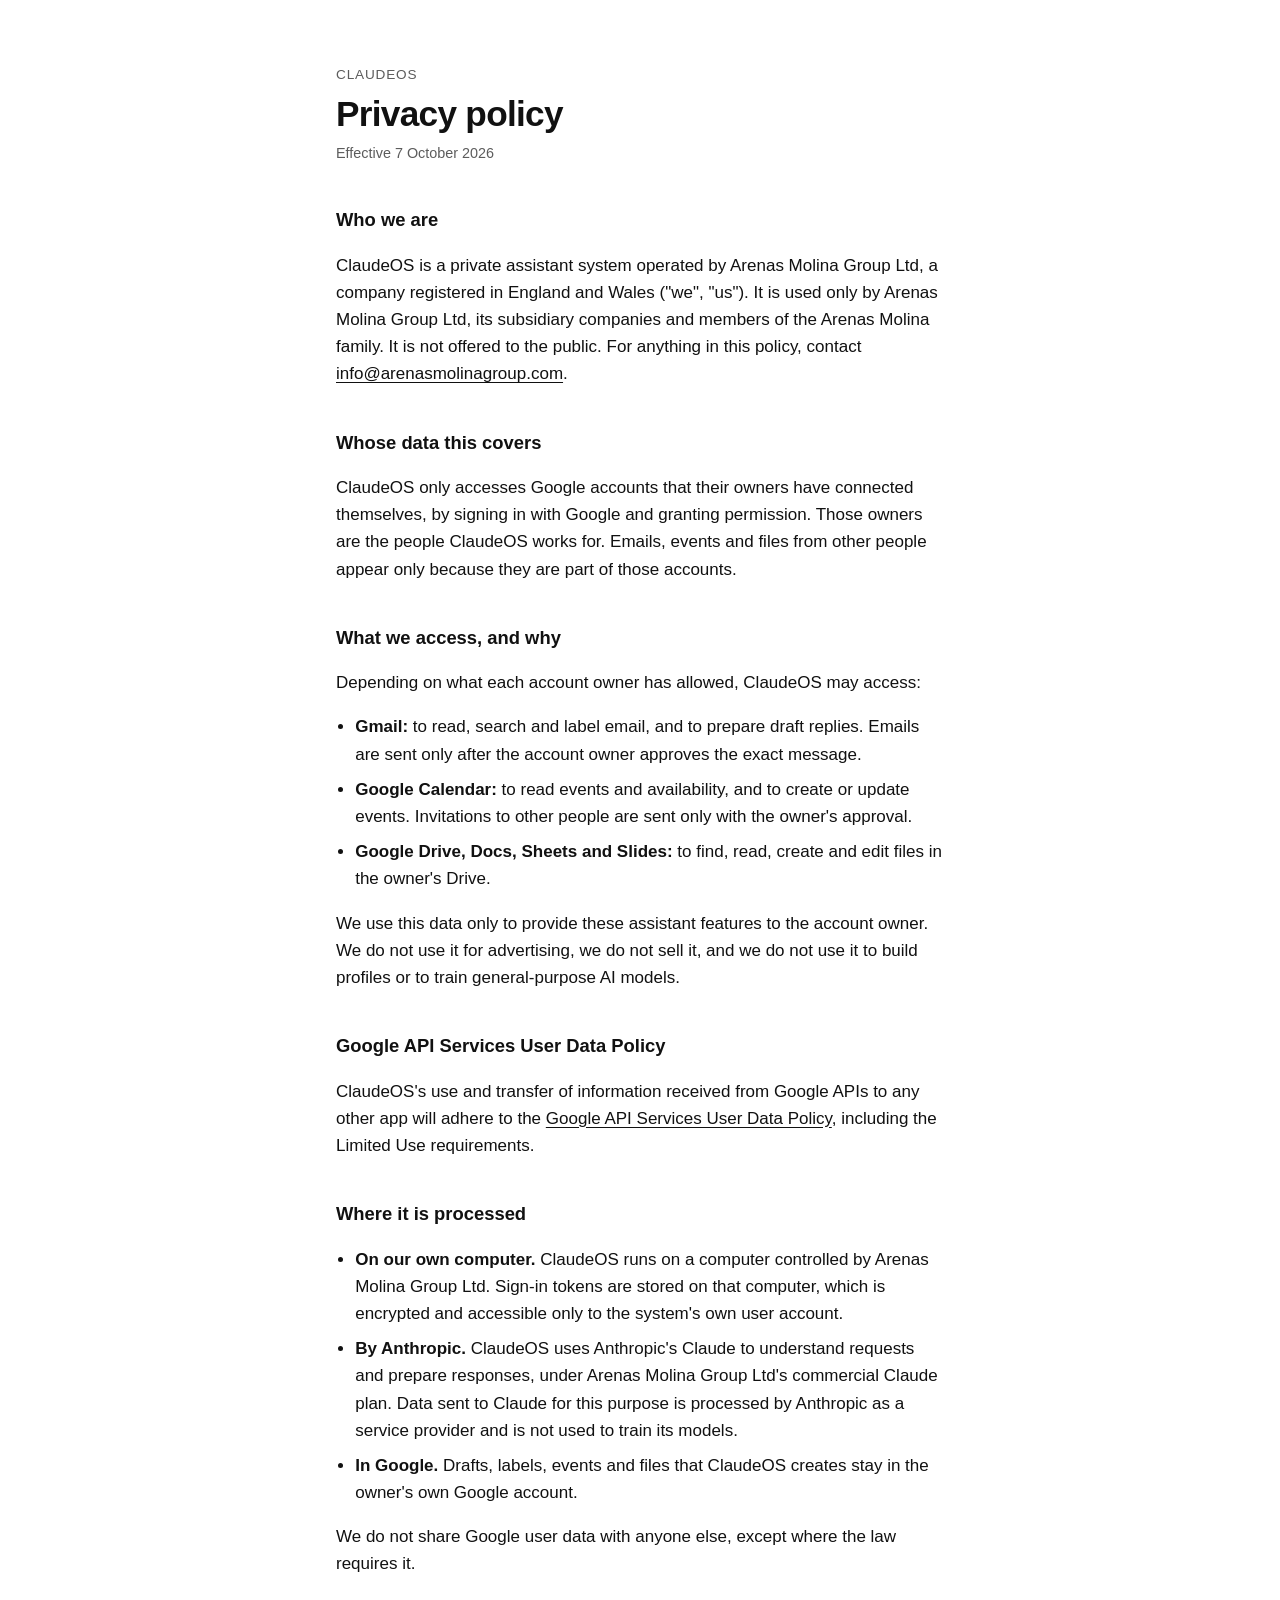
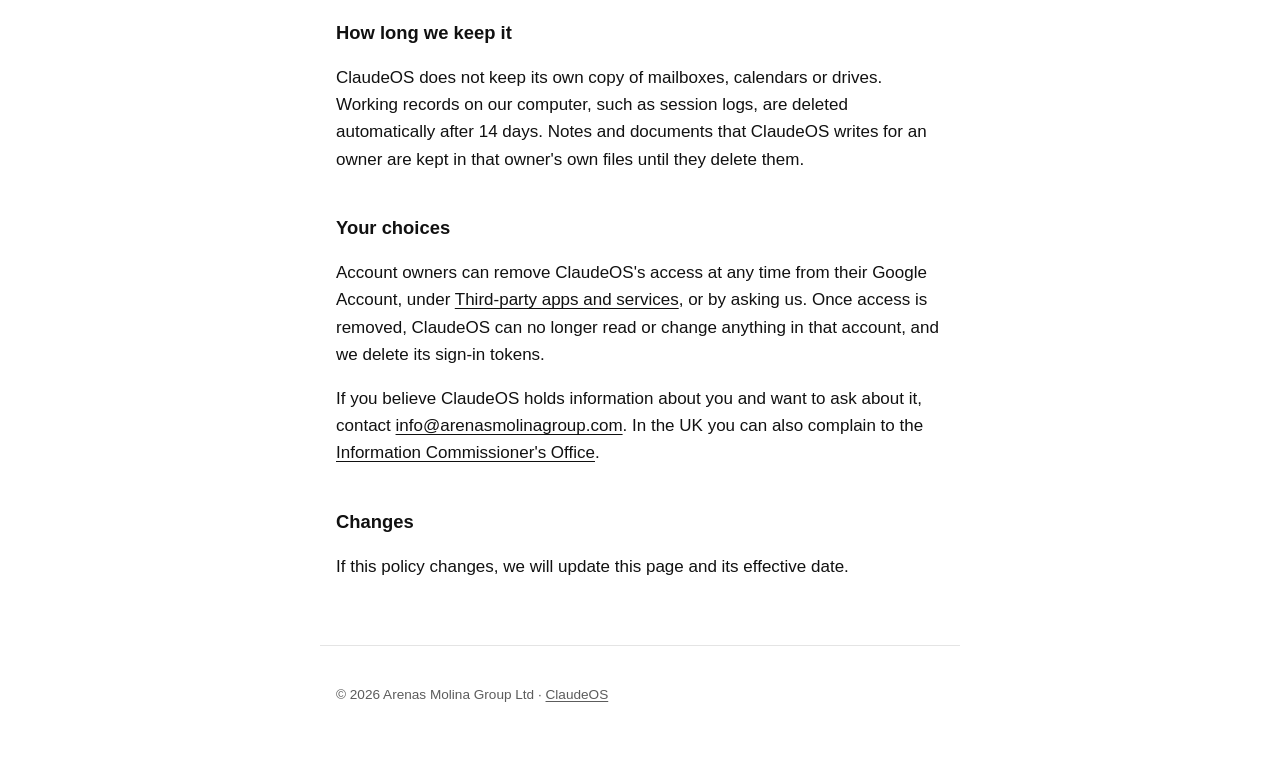
==== privacy.html @ 5ef47172 "Add ClaudeOS homepage and privacy policy Static pages for the Google OAuth branding of the claudeos-" ====
<!doctype html>
<html lang="en-GB">
<head>
  <meta charset="utf-8">
  <meta name="viewport" content="width=device-width, initial-scale=1">
  <title>Privacy policy · ClaudeOS</title>
  <meta name="description" content="How ClaudeOS, the private assistant system of Arenas Molina Group Ltd, handles data from Google accounts.">
  <link rel="stylesheet" href="style.css">
</head>
<body>
  <main>
    <p class="eyebrow"><a href="./">ClaudeOS</a></p>
    <h1>Privacy policy</h1>
    <p class="meta">Effective 7 October 2026</p>

    <h2>Who we are</h2>
    <p>ClaudeOS is a private assistant system operated by Arenas Molina Group Ltd, a company
    registered in England and Wales ("we", "us"). It is used only by Arenas Molina Group Ltd, its
    subsidiary companies and members of the Arenas Molina family. It is not offered to the public.
    For anything in this policy, contact
    <a href="mailto:info@arenasmolinagroup.com">info@arenasmolinagroup.com</a>.</p>

    <h2>Whose data this covers</h2>
    <p>ClaudeOS only accesses Google accounts that their owners have connected themselves, by
    signing in with Google and granting permission. Those owners are the people ClaudeOS works
    for. Emails, events and files from other people appear only because they are part of those
    accounts.</p>

    <h2>What we access, and why</h2>
    <p>Depending on what each account owner has allowed, ClaudeOS may access:</p>
    <ul>
      <li><strong>Gmail:</strong> to read, search and label email, and to prepare draft replies.
      Emails are sent only after the account owner approves the exact message.</li>
      <li><strong>Google Calendar:</strong> to read events and availability, and to create or
      update events. Invitations to other people are sent only with the owner's approval.</li>
      <li><strong>Google Drive, Docs, Sheets and Slides:</strong> to find, read, create and edit
      files in the owner's Drive.</li>
    </ul>
    <p>We use this data only to provide these assistant features to the account owner. We do not
    use it for advertising, we do not sell it, and we do not use it to build profiles or to train
    general-purpose AI models.</p>

    <h2>Google API Services User Data Policy</h2>
    <p>ClaudeOS's use and transfer of information received from Google APIs to any other app will
    adhere to the
    <a href="https://developers.google.com/terms/api-services-user-data-policy">Google API
    Services User Data Policy</a>, including the Limited Use requirements.</p>

    <h2>Where it is processed</h2>
    <ul>
      <li><strong>On our own computer.</strong> ClaudeOS runs on a computer controlled by Arenas
      Molina Group Ltd. Sign-in tokens are stored on that computer, which is encrypted and
      accessible only to the system's own user account.</li>
      <li><strong>By Anthropic.</strong> ClaudeOS uses Anthropic's Claude to understand requests
      and prepare responses, under Arenas Molina Group Ltd's commercial Claude plan. Data sent to
      Claude for this purpose is processed by Anthropic as a service provider and is not used to
      train its models.</li>
      <li><strong>In Google.</strong> Drafts, labels, events and files that ClaudeOS creates stay
      in the owner's own Google account.</li>
    </ul>
    <p>We do not share Google user data with anyone else, except where the law requires it.</p>

    <h2>How long we keep it</h2>
    <p>ClaudeOS does not keep its own copy of mailboxes, calendars or drives. Working records on
    our computer, such as session logs, are deleted automatically after 14 days. Notes and
    documents that ClaudeOS writes for an owner are kept in that owner's own files until they
    delete them.</p>

    <h2>Your choices</h2>
    <p>Account owners can remove ClaudeOS's access at any time from their Google Account, under
    <a href="https://myaccount.google.com/connections">Third-party apps and services</a>, or by
    asking us. Once access is removed, ClaudeOS can no longer read or change anything in that
    account, and we delete its sign-in tokens.</p>
    <p>If you believe ClaudeOS holds information about you and want to ask about it, contact
    <a href="mailto:info@arenasmolinagroup.com">info@arenasmolinagroup.com</a>. In the UK you can
    also complain to the <a href="https://ico.org.uk/make-a-complaint/">Information
    Commissioner's Office</a>.</p>

    <h2>Changes</h2>
    <p>If this policy changes, we will update this page and its effective date.</p>
  </main>

  <footer>
    <p>© 2026 Arenas Molina Group Ltd · <a href="./">ClaudeOS</a></p>
  </footer>
</body>
</html>
---- style.css ----
:root {
  --bg: #ffffff;
  --text: #111111;
  --muted: #5c5c5c;
  --rule: #e4e4e4;
  --link: #111111;
}

@media (prefers-color-scheme: dark) {
  :root {
    --bg: #0e0e0e;
    --text: #ededed;
    --muted: #a0a0a0;
    --rule: #2a2a2a;
    --link: #ededed;
  }
}

* { box-sizing: border-box; }

body {
  margin: 0;
  background: var(--bg);
  color: var(--text);
  font: 17px/1.6 -apple-system, BlinkMacSystemFont, "Segoe UI", Roboto, "Helvetica Neue", Arial, sans-serif;
  -webkit-text-size-adjust: 100%;
}

main, footer {
  max-width: 40rem;
  margin: 0 auto;
  padding: 0 1rem;
}

main { padding-top: 4rem; padding-bottom: 3rem; }

.eyebrow {
  margin: 0 0 0.5rem;
  color: var(--muted);
  font-size: 0.85rem;
  letter-spacing: 0.06em;
  text-transform: uppercase;
}

h1 { margin: 0 0 1.5rem; font-size: 2.2rem; line-height: 1.15; letter-spacing: -0.02em; }
h2 { margin: 2.5rem 0 0.5rem; font-size: 1.15rem; }
.lead { font-size: 1.15rem; }
.meta { margin-top: -1rem; color: var(--muted); font-size: 0.9rem; }

a { color: var(--link); text-underline-offset: 0.15em; }
.eyebrow a { color: inherit; text-decoration: none; }

ul { padding-left: 1.2rem; }
li + li { margin-top: 0.5rem; }

footer {
  padding-top: 1.5rem;
  padding-bottom: 3rem;
  border-top: 1px solid var(--rule);
  color: var(--muted);
  font-size: 0.85rem;
}
footer a { color: inherit; }
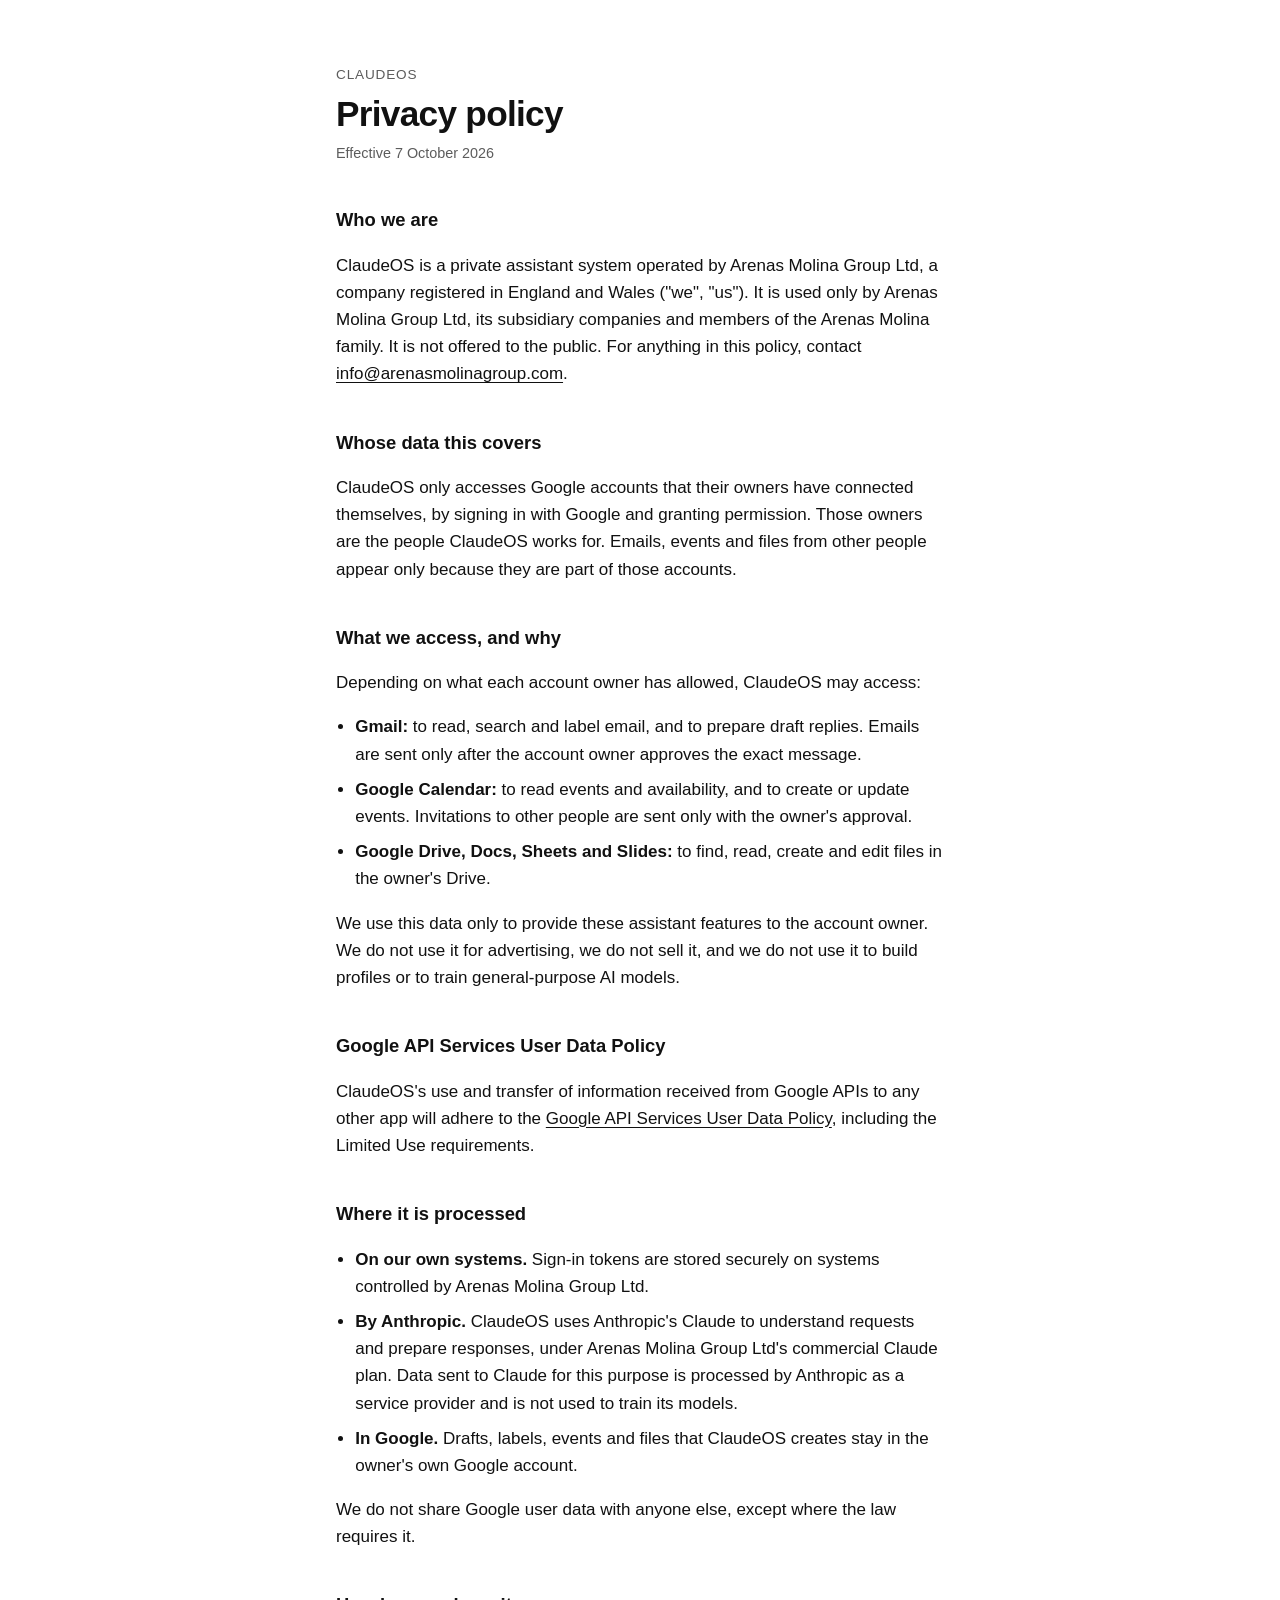
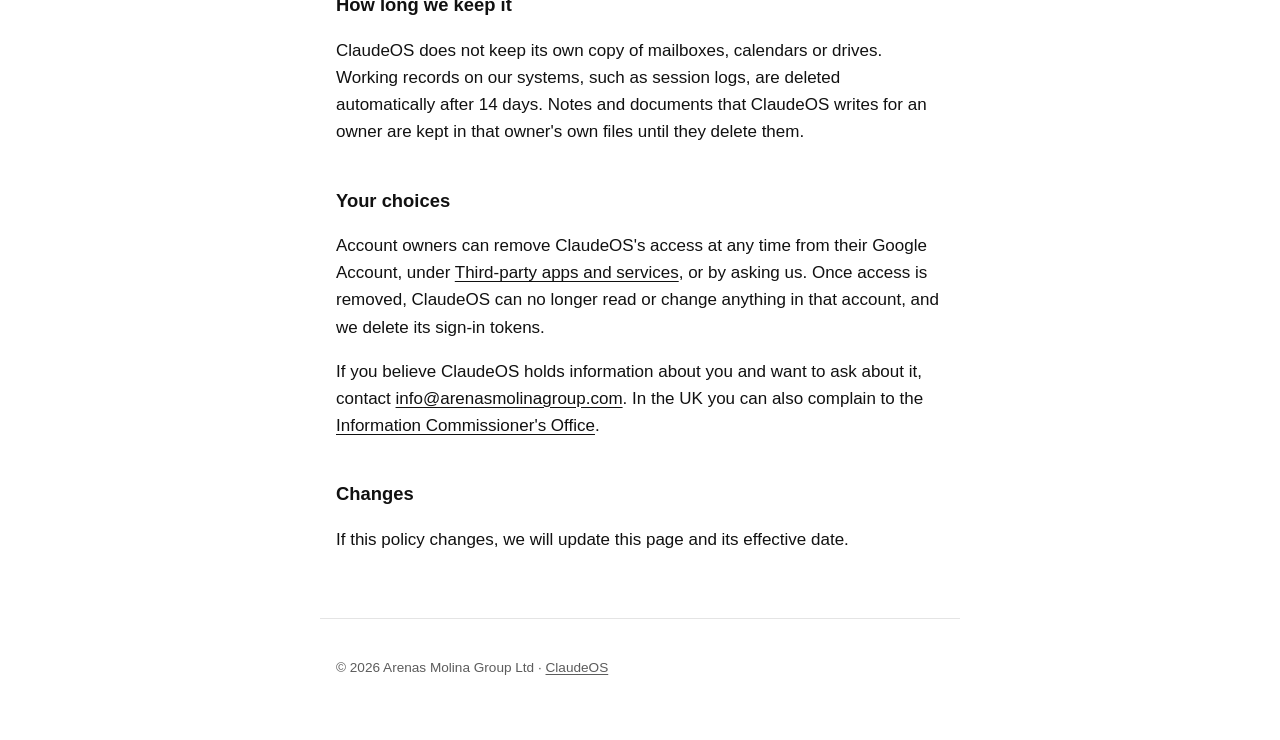
==== commit 6a9ff903: "Reduce infrastructure detail and keep pages out of search Replace the description of where tokens ar" ====
--- a/privacy.html
+++ b/privacy.html
@@ -3,6 +3,7 @@
 <head>
   <meta charset="utf-8">
   <meta name="viewport" content="width=device-width, initial-scale=1">
+  <meta name="robots" content="noindex, nofollow">
   <title>Privacy policy · ClaudeOS</title>
   <meta name="description" content="How ClaudeOS, the private assistant system of Arenas Molina Group Ltd, handles data from Google accounts.">
   <link rel="stylesheet" href="style.css">
@@ -48,9 +49,8 @@
 
     <h2>Where it is processed</h2>
     <ul>
-      <li><strong>On our own computer.</strong> ClaudeOS runs on a computer controlled by Arenas
-      Molina Group Ltd. Sign-in tokens are stored on that computer, which is encrypted and
-      accessible only to the system's own user account.</li>
+      <li><strong>On our own systems.</strong> Sign-in tokens are stored securely on systems
+      controlled by Arenas Molina Group Ltd.</li>
       <li><strong>By Anthropic.</strong> ClaudeOS uses Anthropic's Claude to understand requests
       and prepare responses, under Arenas Molina Group Ltd's commercial Claude plan. Data sent to
       Claude for this purpose is processed by Anthropic as a service provider and is not used to
@@ -62,7 +62,7 @@
 
     <h2>How long we keep it</h2>
     <p>ClaudeOS does not keep its own copy of mailboxes, calendars or drives. Working records on
-    our computer, such as session logs, are deleted automatically after 14 days. Notes and
+    our systems, such as session logs, are deleted automatically after 14 days. Notes and
     documents that ClaudeOS writes for an owner are kept in that owner's own files until they
     delete them.</p>
 
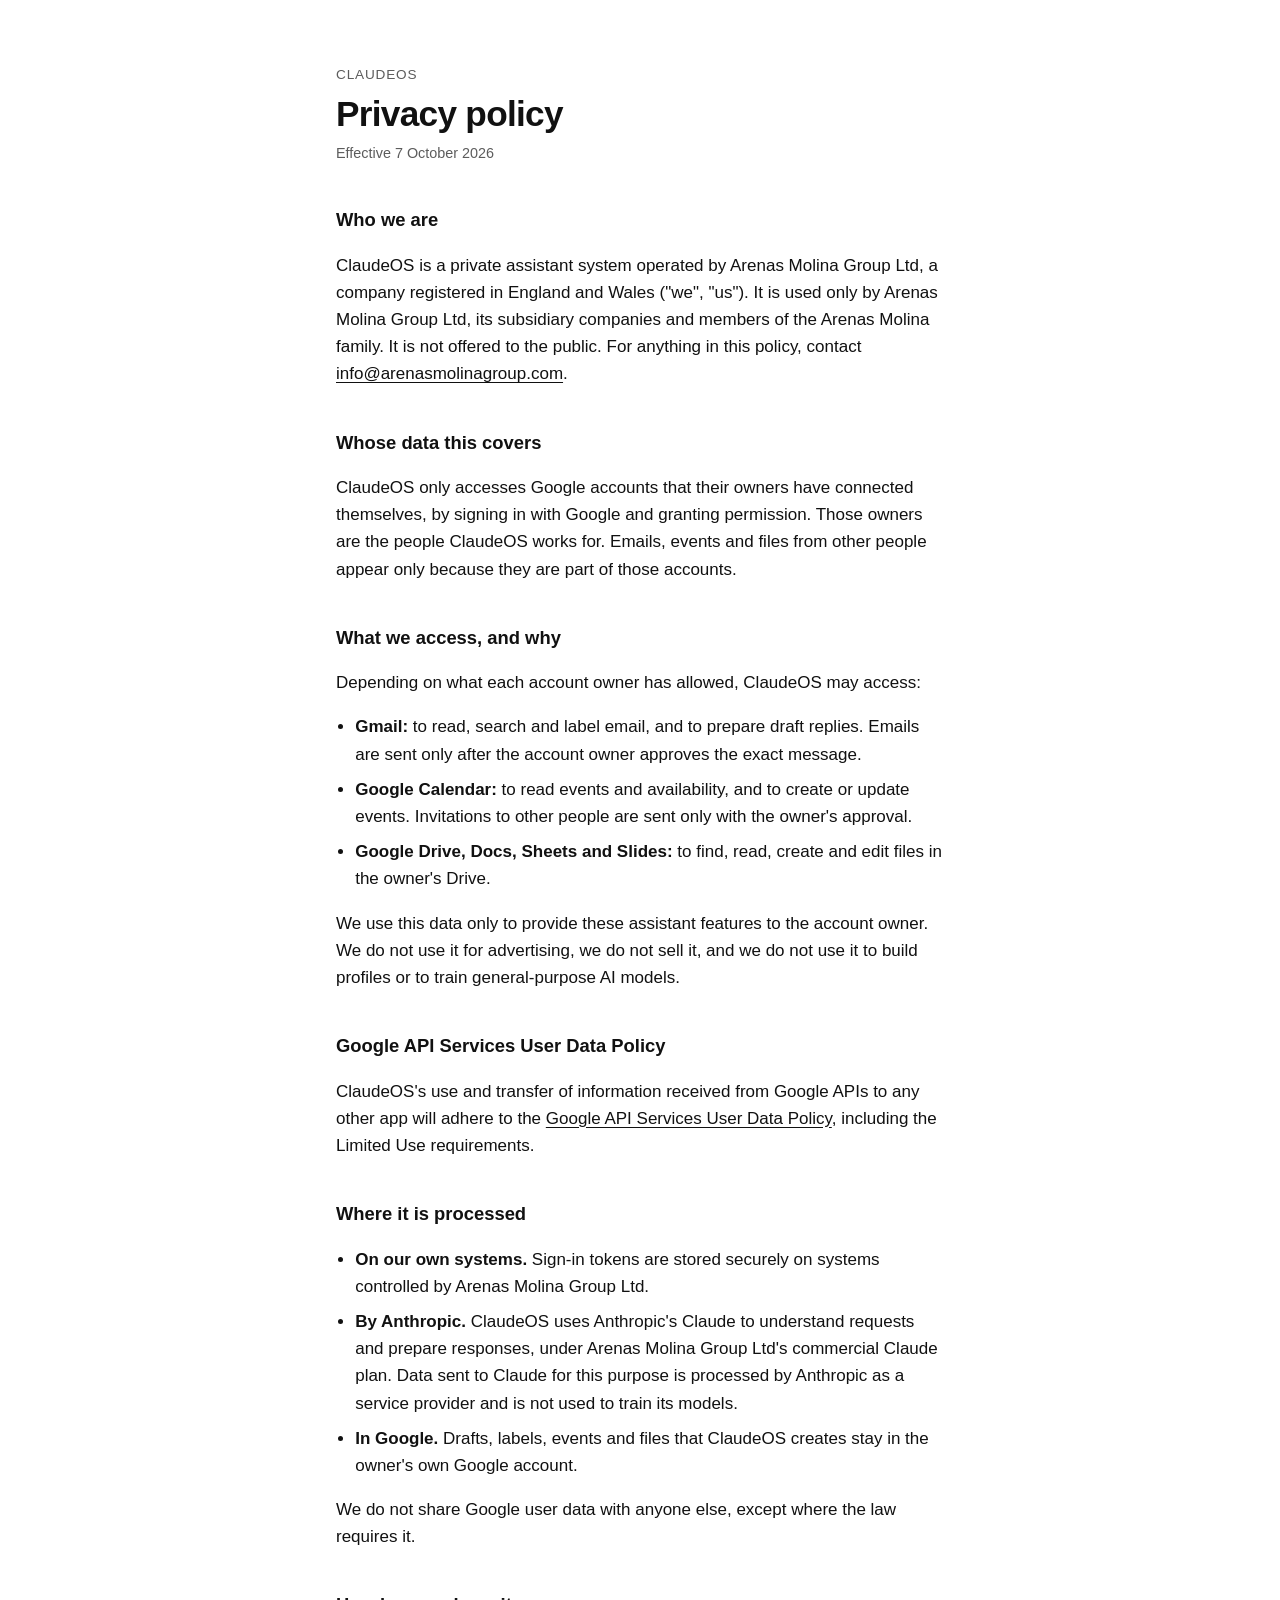
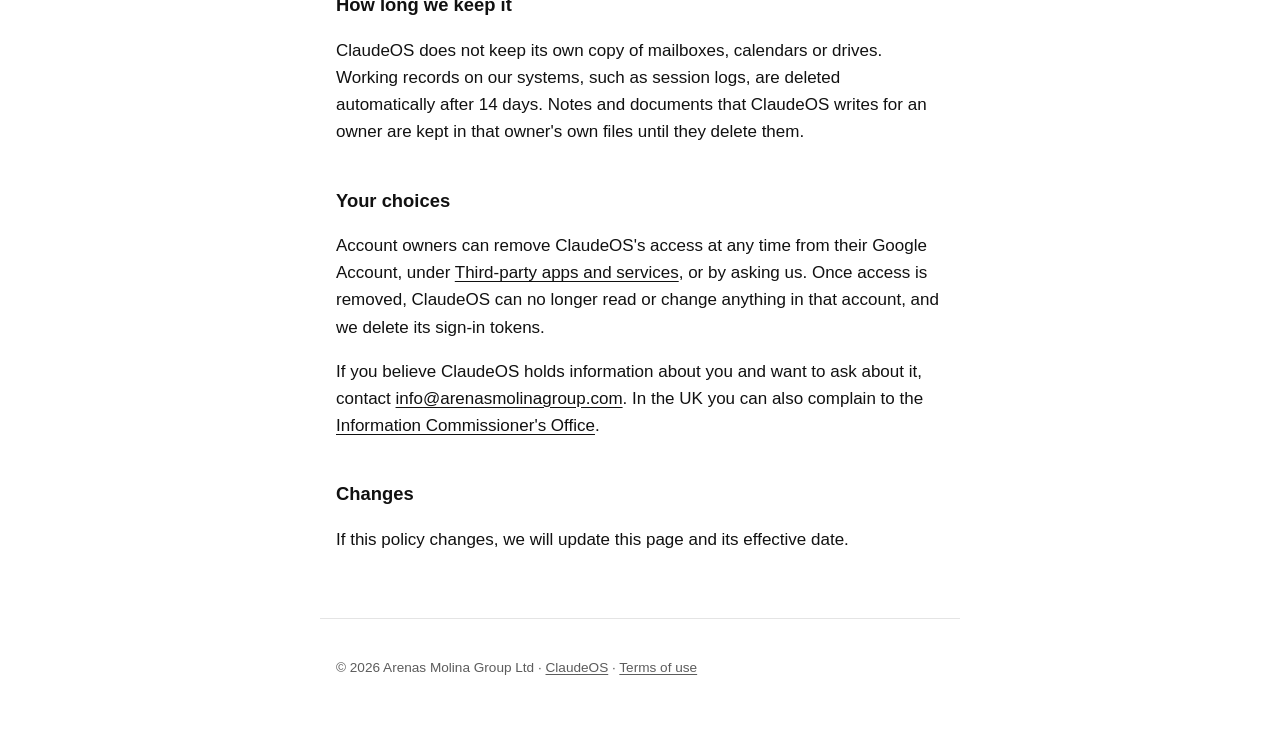
==== commit 268cf521: "Add terms of use page Short terms for the Google OAuth branding: authorised users only, connecting a" ====
--- a/privacy.html
+++ b/privacy.html
@@ -81,7 +81,7 @@
   </main>
 
   <footer>
-    <p>© 2026 Arenas Molina Group Ltd · <a href="./">ClaudeOS</a></p>
+    <p>© 2026 Arenas Molina Group Ltd · <a href="./">ClaudeOS</a> · <a href="terms">Terms of use</a></p>
   </footer>
 </body>
 </html>
